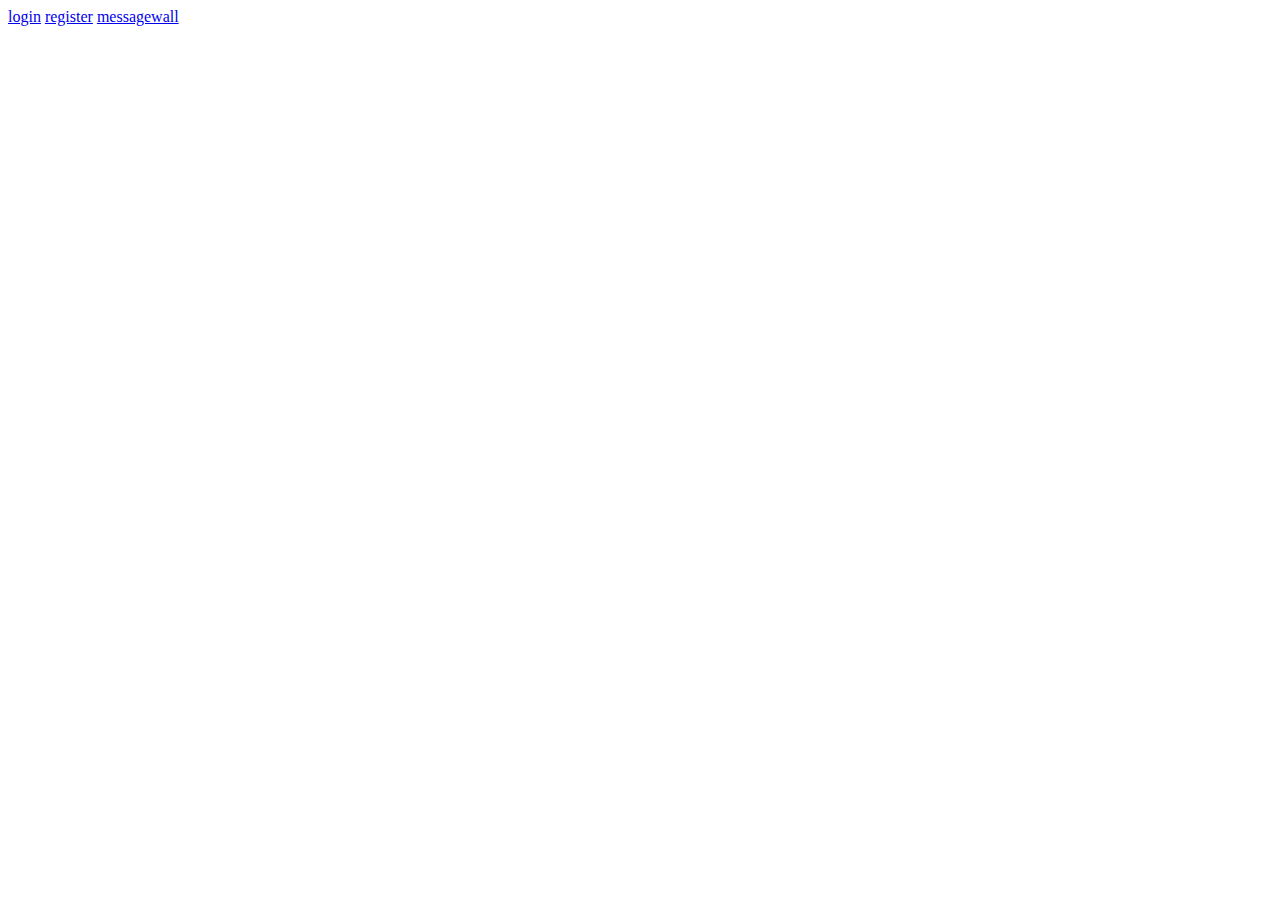
==== web/index.html @ 623e4912 "查看message详细信息的实现（详细信息页面） 页面公共head.jsp增加主页链接 优化" ====
<!DOCTYPE html>
<html lang="zh-CN">
<head>
    <meta charset="UTF-8">
    <title>welcome</title>
</head>
<body>

<a href="/MessageWall/view/login/">login</a>
<a href="/MessageWall/view/register/">register</a>
<a href="/MessageWall/messagewall">messagewall</a>

</body>
</html>
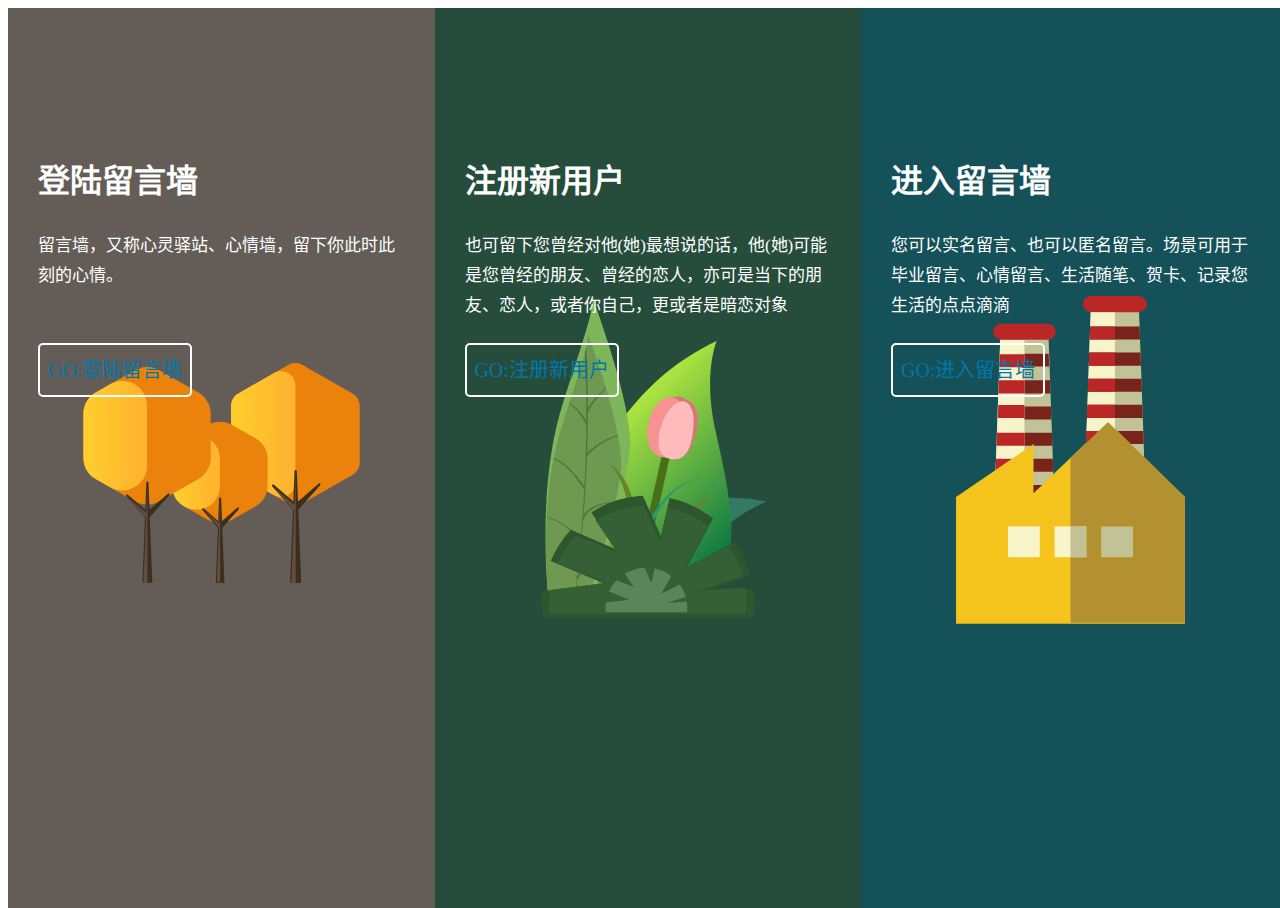
==== commit 41e38b71: "重新设计欢迎页面" ====
--- a/web/index.html
+++ b/web/index.html
@@ -3,12 +3,148 @@
 <head>
     <meta charset="UTF-8">
     <title>welcome</title>
+	<link rel="stylesheet" type="text/css" href="./pub/reset.css"/>
+	<style type="text/css">
+		html,body {
+			width: 100%;
+			height: 100%;
+			font-size: 0;
+		}
+
+		body>div {
+			float: left;
+			text-decoration: none;
+			color: white;
+			display: inline-block;
+			background-color: #0077AA;
+			width: 33.33%;
+			height: 100%;
+			background-size: 70%;
+			transition: background-size 0.2s linear;
+			background-repeat: no-repeat;
+			box-sizing: border-box;
+			background-position: center;
+			padding: 0 30px 0 30px;
+		}
+		
+		body>div:hover {
+			background-size: 100%;
+			transition: background-size 0.3s linear;
+		}
+		
+		.title {
+			font-size: 32px;
+			margin-top: 40%;
+			font-weight: bold;
+		}
+		
+		.login {
+			background-color: #645d57;
+			background-image: url(./pub/imgs/tree.svg);
+		}
+		
+		.register {
+			background-color: #264d3b;
+			background-image: url(./pub/imgs/botany.svg);
+		}
+		.index {
+			background-color: #155159;
+			background-image: url(./pub/imgs/house.svg);
+			
+		}	
+		
+		.msg {
+			font-size: 17px;
+			margin-top: 30px;
+			line-height: 30px;
+			height: 90px;
+		}
+		
+		.go {
+			text-decoration: none;
+			display: block;
+			font-size: 20px;
+			margin-top: 6%;
+			line-height: 50px;
+			width: 40%;
+			min-width: 150px;
+			text-align: center;
+			border: 2px solid white;
+			color: #0077AA;
+			border-radius: 5px;
+		}
+		
+	</style>
 </head>
 <body>
+	<div class="login">
+		<div class="title">登陆留言墙</div>
+		<div class="msg">留言墙，又称心灵驿站、心情墙，留下你此时此刻的心情。</div>
+		<a href="/MessageWall/view/login/" class="go">GO:登陆留言墙</a>
+	</div>
+	<div class="register">
+		<div class="title">注册新用户</div>
+		<div class="msg">也可留下您曾经对他(她)最想说的话，他(她)可能是您曾经的朋友、曾经的恋人，亦可是当下的朋友、恋人，或者你自己，更或者是暗恋对象</div>
+		<a href="/MessageWall/view/register/" class="go">GO:注册新用户</a>
+	</div>
+	<div class="index">
+		<div class="title">进入留言墙</div>
+		<div class="msg">您可以实名留言、也可以匿名留言。场景可用于毕业留言、心情留言、生活随笔、贺卡、记录您生活的点点滴滴</div>
+		<a href="/MessageWall/messagewall" class="go">GO:进入留言墙</a>
+	</div>
+</body>
 
-<a href="/MessageWall/view/login/">login</a>
-<a href="/MessageWall/view/register/">register</a>
-<a href="/MessageWall/messagewall">messagewall</a>
-
-</body>
+<script type="text/javascript">
+	window.onload = function() {
+		var login = document.getElementsByClassName('login')[0];
+		var login_title = document.getElementsByClassName('title')[0];
+		var login_go = document.getElementsByClassName('go')[0];
+		
+		var register = document.getElementsByClassName('register')[0];
+		var register_title = document.getElementsByClassName('title')[1];
+		var register_go = document.getElementsByClassName('go')[1];
+		
+		var index = document.getElementsByClassName('index')[0];
+		var index_title = document.getElementsByClassName('title')[2];
+		var index_go = document.getElementsByClassName('go')[2];
+		
+		login.onmouseover = function() {
+			mouseoverChange(login_title,login_go);
+		}
+		login.onmouseout = function() {
+			mouseoutChange(login_title,login_go);
+		}
+		register.onmouseover = function() {
+			mouseoverChange(register_title,register_go);
+		}
+		register.onmouseout = function() {
+			mouseoutChange(register_title,register_go);
+		}
+		index.onmouseover = function() {
+			mouseoverChange(index_title,index_go);
+		}
+		index.onmouseout = function() {
+			mouseoutChange(index_title,index_go);
+		}
+		
+		// 鼠标移入时效果变化
+		function mouseoverChange(title,go) {
+			title.style.marginTop = '15%';
+			title.style.transition = 'all 0.3s';
+			go.style.width = '100%';
+			go.style.backgroundColor = 'white';
+			go.style.transition = 'all 0.8s';
+		}
+		
+		// 鼠标离开时效果变化
+		function mouseoutChange(title,go) {
+			title.style.marginTop = '40%';
+			title.style.transition = 'all 0.3s';
+			go.style.width = '40%';
+			go.style.backgroundColor = 'initial';
+			go.style.transition = 'all 0.3s';
+		}
+	}
+	
+</script>
 </html>